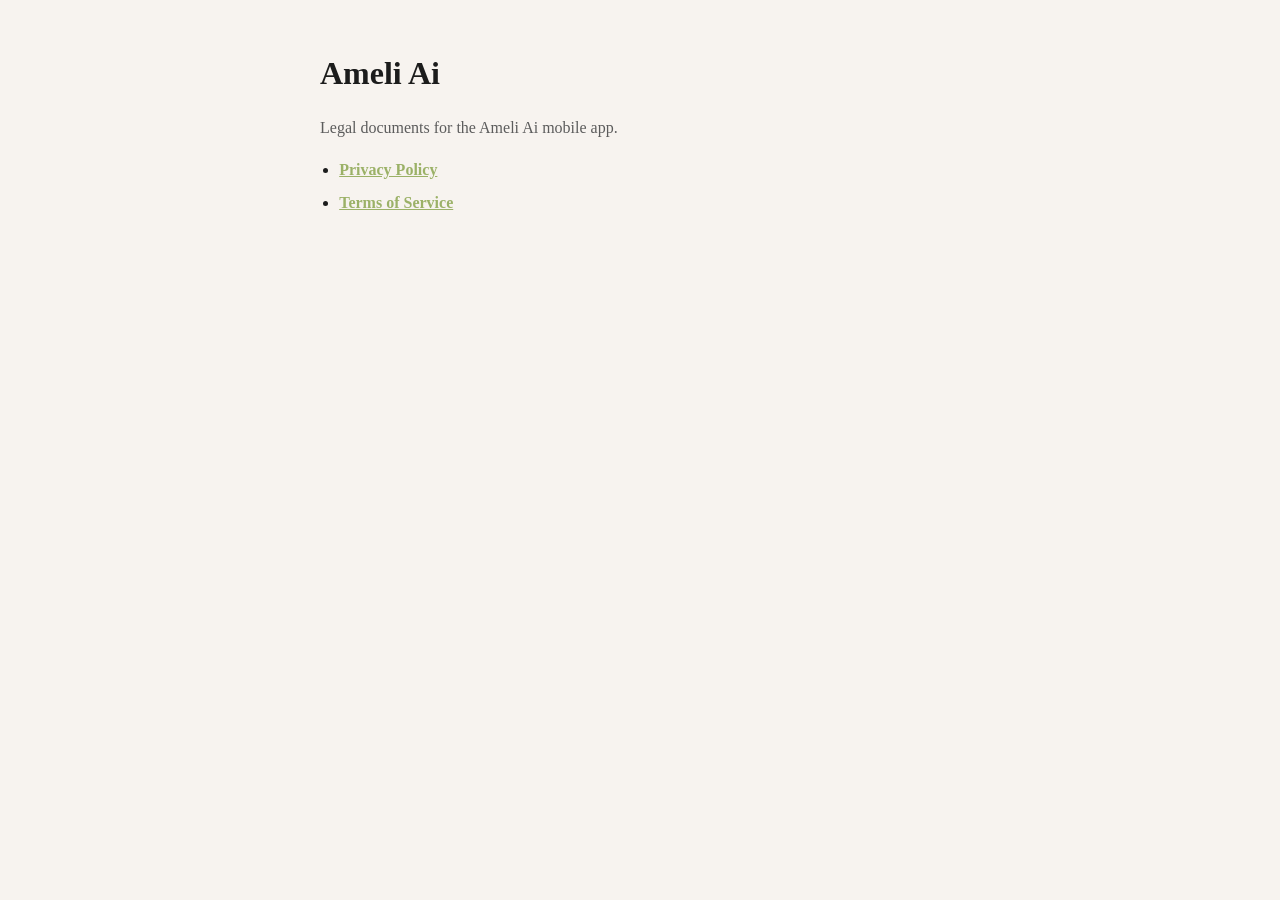
==== index.html @ ba3ab570 "Add Ameli Ai Privacy Policy and Terms for App Store URLs" ====
<!DOCTYPE html>
<html lang="en">
<head>
  <meta charset="utf-8" />
  <meta name="viewport" content="width=device-width, initial-scale=1" />
  <title>Ameli Ai — Legal</title>
  <style>
    :root { --bg: #F7F3EF; --ink: #1c1c1c; --muted: #5c5c5c; --accent: #9BB167; }
    body { margin: 0; font-family: Georgia, "Times New Roman", serif; background: var(--bg); color: var(--ink); line-height: 1.6; }
    main { max-width: 640px; margin: 0 auto; padding: 3rem 1.25rem 4rem; }
    h1 { font-size: 2rem; margin: 0 0 0.5rem; }
    p { color: var(--muted); }
    a { color: var(--accent); font-weight: 600; }
    ul { padding-left: 1.2rem; }
    li { margin: 0.5rem 0; }
  </style>
</head>
<body>
  <main>
    <h1>Ameli Ai</h1>
    <p>Legal documents for the Ameli Ai mobile app.</p>
    <ul>
      <li><a href="./privacy-policy.html">Privacy Policy</a></li>
      <li><a href="./terms-of-service.html">Terms of Service</a></li>
    </ul>
  </main>
</body>
</html>
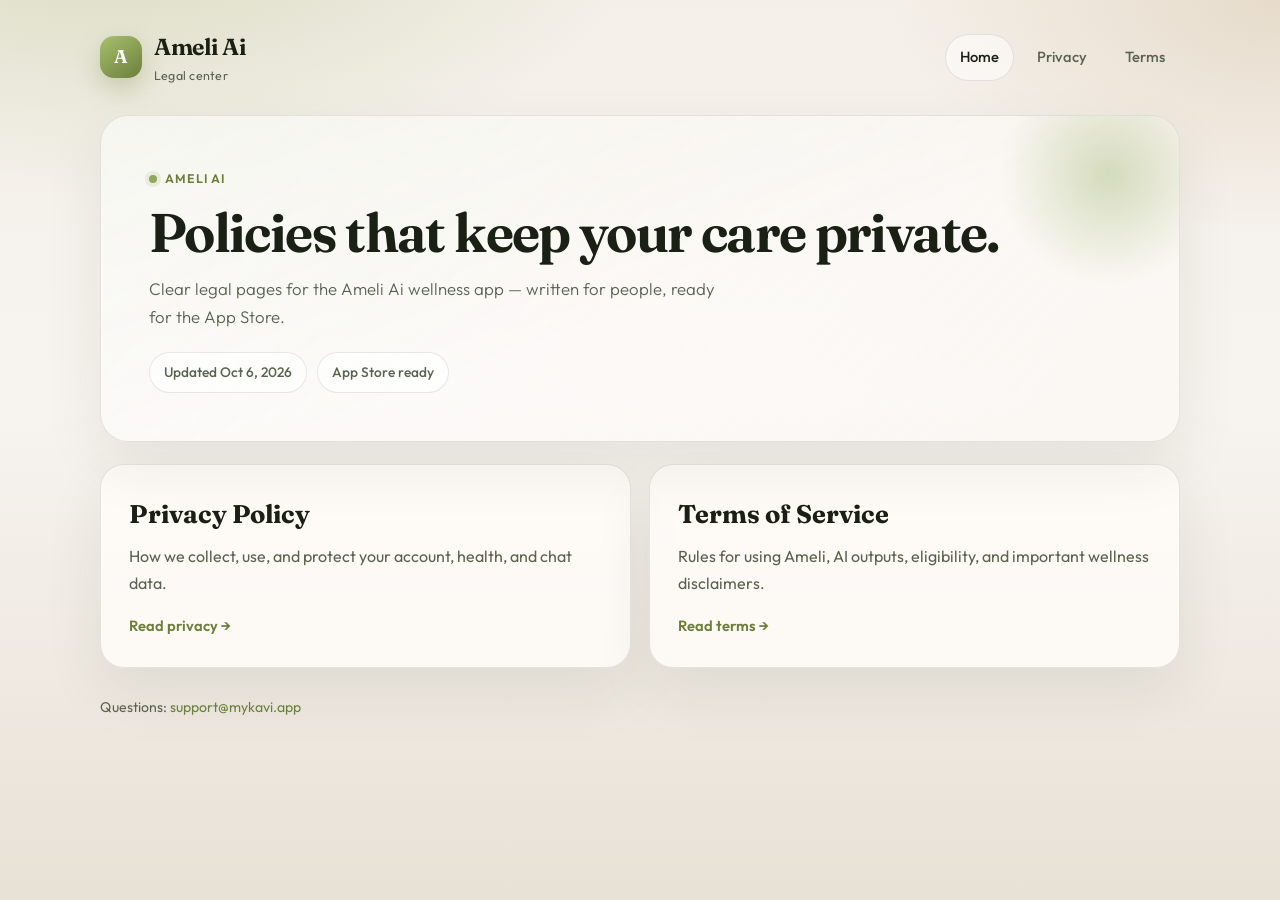
==== commit 88da0b73: "Redesign legal pages with Ameli brand UI and sticky TOC" ====
--- a/index.html
+++ b/index.html
@@ -4,25 +4,49 @@
   <meta charset="utf-8" />
   <meta name="viewport" content="width=device-width, initial-scale=1" />
   <title>Ameli Ai — Legal</title>
-  <style>
-    :root { --bg: #F7F3EF; --ink: #1c1c1c; --muted: #5c5c5c; --accent: #9BB167; }
-    body { margin: 0; font-family: Georgia, "Times New Roman", serif; background: var(--bg); color: var(--ink); line-height: 1.6; }
-    main { max-width: 640px; margin: 0 auto; padding: 3rem 1.25rem 4rem; }
-    h1 { font-size: 2rem; margin: 0 0 0.5rem; }
-    p { color: var(--muted); }
-    a { color: var(--accent); font-weight: 600; }
-    ul { padding-left: 1.2rem; }
-    li { margin: 0.5rem 0; }
-  </style>
+  <link rel="stylesheet" href="./styles.css" />
 </head>
 <body>
-  <main>
-    <h1>Ameli Ai</h1>
-    <p>Legal documents for the Ameli Ai mobile app.</p>
-    <ul>
-      <li><a href="./privacy-policy.html">Privacy Policy</a></li>
-      <li><a href="./terms-of-service.html">Terms of Service</a></li>
-    </ul>
-  </main>
+  <div class="shell">
+    <header class="topbar">
+      <a class="brand" href="./index.html">
+        <span class="brand-mark">A</span>
+        <span>
+          <span class="brand-name">Ameli Ai</span>
+          <span class="brand-sub">Legal center</span>
+        </span>
+      </a>
+      <nav class="top-links">
+        <a class="active" href="./index.html">Home</a>
+        <a href="./privacy-policy.html">Privacy</a>
+        <a href="./terms-of-service.html">Terms</a>
+      </nav>
+    </header>
+
+    <section class="hero">
+      <div class="eyebrow">Ameli Ai</div>
+      <h1>Policies that keep your care private.</h1>
+      <p>Clear legal pages for the Ameli Ai wellness app — written for people, ready for the App Store.</p>
+      <div class="meta-row">
+        <span class="chip">Updated Oct 6, 2026</span>
+        <span class="chip">App Store ready</span>
+      </div>
+    </section>
+
+    <div class="home-grid">
+      <a class="card-link" href="./privacy-policy.html">
+        <h2>Privacy Policy</h2>
+        <p>How we collect, use, and protect your account, health, and chat data.</p>
+        <span class="go">Read privacy →</span>
+      </a>
+      <a class="card-link" href="./terms-of-service.html">
+        <h2>Terms of Service</h2>
+        <p>Rules for using Ameli, AI outputs, eligibility, and important wellness disclaimers.</p>
+        <span class="go">Read terms →</span>
+      </a>
+    </div>
+
+    <p class="footer">Questions: <a href="mailto:support@mykavi.app">support@mykavi.app</a></p>
+  </div>
 </body>
 </html>
--- a/styles.css
+++ b/styles.css
@@ -0,0 +1,357 @@
+@import url('https://fonts.googleapis.com/css2?family=Fraunces:opsz,wght@9..144,500;9..144,650&family=Outfit:wght@300;400;500;600&display=swap');
+
+:root {
+  --bg: #F4EFE8;
+  --bg-deep: #E8E1D6;
+  --surface: rgba(255, 252, 248, 0.78);
+  --ink: #1A2114;
+  --muted: #5A6350;
+  --line: rgba(26, 33, 20, 0.1);
+  --sage: #8FA85A;
+  --sage-deep: #6B7F3A;
+  --sage-soft: rgba(143, 168, 90, 0.14);
+  --shadow: 0 24px 60px rgba(40, 48, 28, 0.08);
+  --radius: 22px;
+  --sidebar: 240px;
+}
+
+* { box-sizing: border-box; }
+html { scroll-behavior: smooth; }
+body {
+  margin: 0;
+  min-height: 100vh;
+  font-family: "Outfit", system-ui, sans-serif;
+  color: var(--ink);
+  background:
+    radial-gradient(900px 480px at 8% -10%, rgba(143, 168, 90, 0.28), transparent 60%),
+    radial-gradient(700px 420px at 100% 0%, rgba(214, 196, 168, 0.45), transparent 55%),
+    linear-gradient(180deg, var(--bg) 0%, #F7F3EF 45%, var(--bg-deep) 100%);
+  line-height: 1.65;
+}
+
+a { color: var(--sage-deep); text-decoration: none; }
+a:hover { text-decoration: underline; }
+
+.shell {
+  max-width: 1120px;
+  margin: 0 auto;
+  padding: 28px 20px 80px;
+}
+
+.topbar {
+  display: flex;
+  align-items: center;
+  justify-content: space-between;
+  gap: 16px;
+  margin-bottom: 28px;
+}
+
+.brand {
+  display: inline-flex;
+  align-items: center;
+  gap: 12px;
+  color: inherit;
+  text-decoration: none;
+}
+
+.brand-mark {
+  width: 42px;
+  height: 42px;
+  border-radius: 14px;
+  display: grid;
+  place-items: center;
+  background: linear-gradient(145deg, #A8C06E, #6B7F3A);
+  color: #fff;
+  font-family: "Fraunces", Georgia, serif;
+  font-weight: 650;
+  font-size: 1.15rem;
+  box-shadow: 0 10px 24px rgba(107, 127, 58, 0.28);
+}
+
+.brand-name {
+  font-family: "Fraunces", Georgia, serif;
+  font-size: 1.45rem;
+  font-weight: 650;
+  letter-spacing: -0.02em;
+}
+
+.brand-sub {
+  display: block;
+  font-family: "Outfit", sans-serif;
+  font-size: 0.78rem;
+  font-weight: 400;
+  color: var(--muted);
+  letter-spacing: 0.02em;
+}
+
+.top-links {
+  display: flex;
+  gap: 8px;
+  flex-wrap: wrap;
+}
+
+.top-links a {
+  text-decoration: none;
+  color: var(--muted);
+  font-size: 0.92rem;
+  font-weight: 500;
+  padding: 10px 14px;
+  border-radius: 999px;
+  border: 1px solid transparent;
+  transition: 0.2s ease;
+}
+
+.top-links a:hover,
+.top-links a.active {
+  color: var(--ink);
+  background: rgba(255, 255, 255, 0.55);
+  border-color: var(--line);
+  text-decoration: none;
+}
+
+.layout {
+  display: grid;
+  grid-template-columns: var(--sidebar) minmax(0, 1fr);
+  gap: 28px;
+  align-items: start;
+}
+
+.toc {
+  position: sticky;
+  top: 24px;
+  padding: 18px;
+  border-radius: var(--radius);
+  background: var(--surface);
+  border: 1px solid var(--line);
+  backdrop-filter: blur(14px);
+  box-shadow: var(--shadow);
+}
+
+.toc h2 {
+  margin: 0 0 12px;
+  font-size: 0.72rem;
+  letter-spacing: 0.12em;
+  text-transform: uppercase;
+  color: var(--muted);
+  font-weight: 600;
+  font-family: "Outfit", sans-serif;
+}
+
+.toc ol {
+  list-style: none;
+  margin: 0;
+  padding: 0;
+  display: grid;
+  gap: 4px;
+}
+
+.toc a {
+  display: block;
+  text-decoration: none;
+  color: var(--muted);
+  font-size: 0.9rem;
+  font-weight: 500;
+  padding: 8px 10px;
+  border-radius: 10px;
+  transition: 0.18s ease;
+}
+
+.toc a:hover {
+  color: var(--ink);
+  background: var(--sage-soft);
+  text-decoration: none;
+}
+
+.hero {
+  position: relative;
+  overflow: hidden;
+  border-radius: 28px;
+  padding: clamp(28px, 5vw, 48px);
+  margin-bottom: 22px;
+  background:
+    linear-gradient(135deg, rgba(255, 255, 255, 0.72), rgba(255, 252, 248, 0.5)),
+    linear-gradient(160deg, rgba(143, 168, 90, 0.18), transparent 55%);
+  border: 1px solid var(--line);
+  box-shadow: var(--shadow);
+}
+
+.hero::after {
+  content: "";
+  position: absolute;
+  width: 220px;
+  height: 220px;
+  right: -40px;
+  top: -50px;
+  border-radius: 50%;
+  background: radial-gradient(circle, rgba(143, 168, 90, 0.35), transparent 70%);
+  pointer-events: none;
+}
+
+.eyebrow {
+  display: inline-flex;
+  align-items: center;
+  gap: 8px;
+  font-size: 0.78rem;
+  font-weight: 600;
+  letter-spacing: 0.08em;
+  text-transform: uppercase;
+  color: var(--sage-deep);
+  margin-bottom: 14px;
+}
+
+.eyebrow::before {
+  content: "";
+  width: 8px;
+  height: 8px;
+  border-radius: 50%;
+  background: var(--sage);
+  box-shadow: 0 0 0 4px var(--sage-soft);
+}
+
+.hero h1 {
+  position: relative;
+  z-index: 1;
+  margin: 0 0 12px;
+  font-family: "Fraunces", Georgia, serif;
+  font-size: clamp(2.2rem, 5vw, 3.4rem);
+  font-weight: 650;
+  letter-spacing: -0.03em;
+  line-height: 1.1;
+}
+
+.hero p {
+  position: relative;
+  z-index: 1;
+  margin: 0;
+  max-width: 52ch;
+  color: var(--muted);
+  font-size: 1.05rem;
+  font-weight: 300;
+}
+
+.meta-row {
+  position: relative;
+  z-index: 1;
+  display: flex;
+  flex-wrap: wrap;
+  gap: 10px;
+  margin-top: 22px;
+}
+
+.chip {
+  display: inline-flex;
+  align-items: center;
+  gap: 8px;
+  padding: 8px 14px;
+  border-radius: 999px;
+  background: rgba(255, 255, 255, 0.7);
+  border: 1px solid var(--line);
+  color: var(--muted);
+  font-size: 0.86rem;
+  font-weight: 500;
+}
+
+.content {
+  border-radius: 28px;
+  padding: clamp(22px, 4vw, 40px);
+  background: rgba(255, 252, 248, 0.82);
+  border: 1px solid var(--line);
+  backdrop-filter: blur(10px);
+  box-shadow: var(--shadow);
+}
+
+.content section {
+  padding: 8px 0 28px;
+  border-bottom: 1px solid var(--line);
+  scroll-margin-top: 28px;
+}
+
+.content section:last-child {
+  border-bottom: 0;
+  padding-bottom: 0;
+}
+
+.content h2 {
+  margin: 0 0 12px;
+  font-family: "Fraunces", Georgia, serif;
+  font-size: 1.45rem;
+  font-weight: 650;
+  letter-spacing: -0.02em;
+}
+
+.content p,
+.content li {
+  color: var(--muted);
+  font-size: 1rem;
+}
+
+.content p { margin: 0 0 12px; }
+.content ul {
+  margin: 0 0 8px;
+  padding-left: 1.15rem;
+}
+.content li { margin: 0.45rem 0; }
+.content strong { color: var(--ink); font-weight: 600; }
+
+.home-grid {
+  display: grid;
+  grid-template-columns: repeat(2, minmax(0, 1fr));
+  gap: 18px;
+  margin-top: 8px;
+}
+
+.card-link {
+  display: block;
+  text-decoration: none;
+  color: inherit;
+  padding: 28px;
+  border-radius: 24px;
+  background: rgba(255, 252, 248, 0.85);
+  border: 1px solid var(--line);
+  box-shadow: var(--shadow);
+  transition: transform 0.2s ease, border-color 0.2s ease;
+}
+
+.card-link:hover {
+  transform: translateY(-3px);
+  border-color: rgba(143, 168, 90, 0.45);
+  text-decoration: none;
+}
+
+.card-link h2 {
+  margin: 0 0 8px;
+  font-family: "Fraunces", Georgia, serif;
+  font-size: 1.6rem;
+}
+
+.card-link p {
+  margin: 0;
+  color: var(--muted);
+}
+
+.card-link .go {
+  display: inline-block;
+  margin-top: 18px;
+  color: var(--sage-deep);
+  font-weight: 600;
+  font-size: 0.92rem;
+}
+
+.footer {
+  margin-top: 28px;
+  color: var(--muted);
+  font-size: 0.88rem;
+}
+
+@media (max-width: 860px) {
+  .layout { grid-template-columns: 1fr; }
+  .toc { position: relative; top: 0; }
+  .toc ol {
+    display: flex;
+    gap: 6px;
+    overflow-x: auto;
+    padding-bottom: 4px;
+  }
+  .toc a { white-space: nowrap; }
+  .home-grid { grid-template-columns: 1fr; }
+}
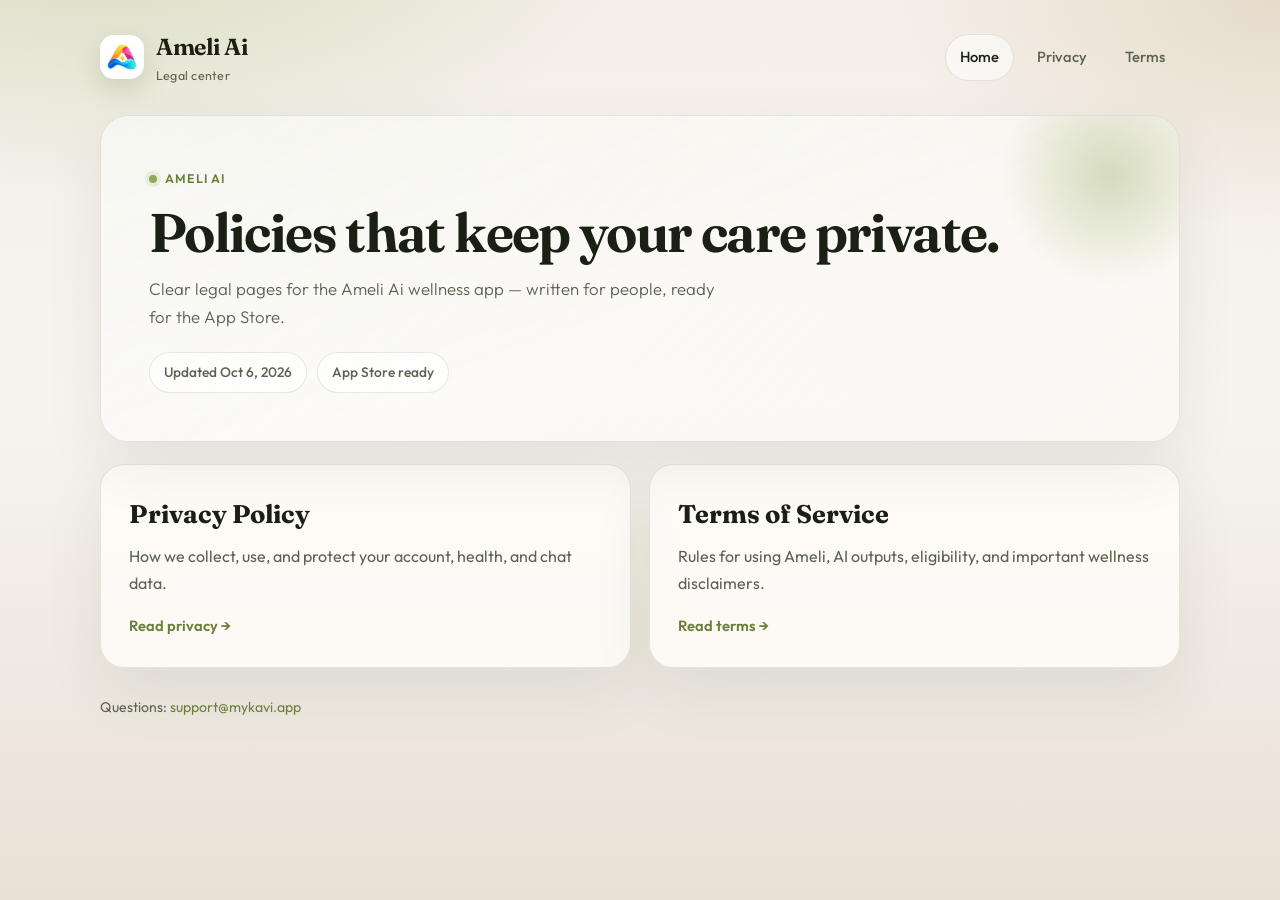
==== commit a421e2ee: "Use Ameli app logo in legal page header" ====
--- a/index.html
+++ b/index.html
@@ -4,13 +4,14 @@
   <meta charset="utf-8" />
   <meta name="viewport" content="width=device-width, initial-scale=1" />
   <title>Ameli Ai — Legal</title>
+  <link rel="icon" href="./ameli-logo.png" type="image/png" />
   <link rel="stylesheet" href="./styles.css" />
 </head>
 <body>
   <div class="shell">
     <header class="topbar">
       <a class="brand" href="./index.html">
-        <span class="brand-mark">A</span>
+        <img class="brand-mark" src="./ameli-logo.png" alt="Ameli Ai" width="44" height="44" />
         <span>
           <span class="brand-name">Ameli Ai</span>
           <span class="brand-sub">Legal center</span>
--- a/styles.css
+++ b/styles.css
@@ -55,17 +55,13 @@
 }
 
 .brand-mark {
-  width: 42px;
-  height: 42px;
+  width: 44px;
+  height: 44px;
   border-radius: 14px;
-  display: grid;
-  place-items: center;
-  background: linear-gradient(145deg, #A8C06E, #6B7F3A);
-  color: #fff;
-  font-family: "Fraunces", Georgia, serif;
-  font-weight: 650;
-  font-size: 1.15rem;
-  box-shadow: 0 10px 24px rgba(107, 127, 58, 0.28);
+  object-fit: cover;
+  display: block;
+  background: #fff;
+  box-shadow: 0 10px 24px rgba(107, 127, 58, 0.22);
 }
 
 .brand-name {
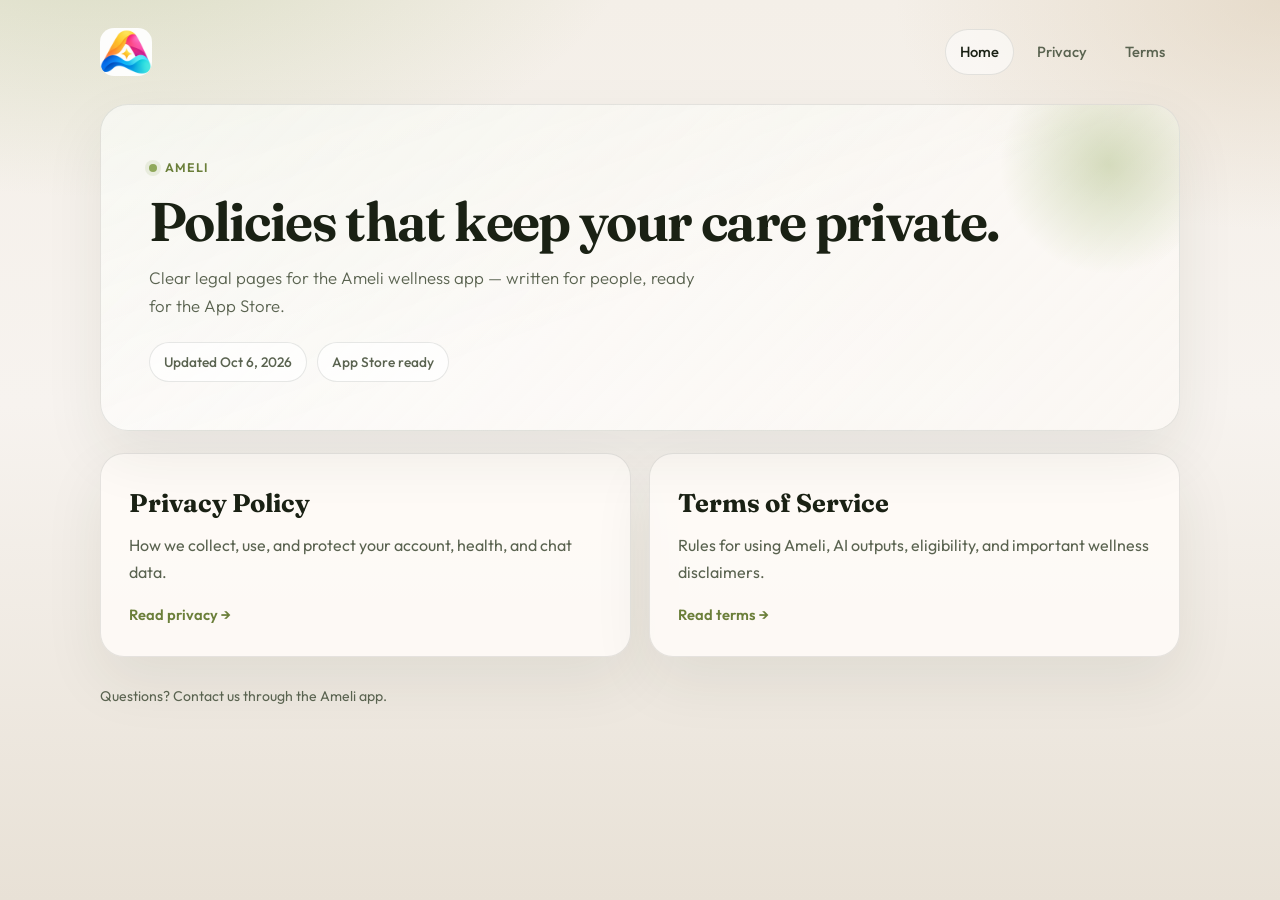
==== commit e8ad6a41: "Brand legal pages as Ameli with app logo only" ====
--- a/index.html
+++ b/index.html
@@ -3,19 +3,15 @@
 <head>
   <meta charset="utf-8" />
   <meta name="viewport" content="width=device-width, initial-scale=1" />
-  <title>Ameli Ai — Legal</title>
+  <title>Ameli — Legal</title>
   <link rel="icon" href="./ameli-logo.png" type="image/png" />
   <link rel="stylesheet" href="./styles.css" />
 </head>
 <body>
   <div class="shell">
     <header class="topbar">
-      <a class="brand" href="./index.html">
-        <img class="brand-mark" src="./ameli-logo.png" alt="Ameli Ai" width="44" height="44" />
-        <span>
-          <span class="brand-name">Ameli Ai</span>
-          <span class="brand-sub">Legal center</span>
-        </span>
+      <a class="brand" href="./index.html" aria-label="Ameli">
+        <img class="brand-mark" src="./ameli-logo.png" alt="Ameli" width="52" height="48" />
       </a>
       <nav class="top-links">
         <a class="active" href="./index.html">Home</a>
@@ -25,9 +21,9 @@
     </header>
 
     <section class="hero">
-      <div class="eyebrow">Ameli Ai</div>
+      <div class="eyebrow">Ameli</div>
       <h1>Policies that keep your care private.</h1>
-      <p>Clear legal pages for the Ameli Ai wellness app — written for people, ready for the App Store.</p>
+      <p>Clear legal pages for the Ameli wellness app — written for people, ready for the App Store.</p>
       <div class="meta-row">
         <span class="chip">Updated Oct 6, 2026</span>
         <span class="chip">App Store ready</span>
@@ -47,7 +43,7 @@
       </a>
     </div>
 
-    <p class="footer">Questions: <a href="mailto:support@mykavi.app">support@mykavi.app</a></p>
+    <p class="footer">Questions? Contact us through the Ameli app.</p>
   </div>
 </body>
 </html>
--- a/styles.css
+++ b/styles.css
@@ -49,35 +49,17 @@
 .brand {
   display: inline-flex;
   align-items: center;
-  gap: 12px;
   color: inherit;
   text-decoration: none;
 }
 
 .brand-mark {
-  width: 44px;
-  height: 44px;
+  width: 52px;
+  height: 48px;
   border-radius: 14px;
-  object-fit: cover;
+  object-fit: contain;
   display: block;
-  background: #fff;
-  box-shadow: 0 10px 24px rgba(107, 127, 58, 0.22);
-}
-
-.brand-name {
-  font-family: "Fraunces", Georgia, serif;
-  font-size: 1.45rem;
-  font-weight: 650;
-  letter-spacing: -0.02em;
-}
-
-.brand-sub {
-  display: block;
-  font-family: "Outfit", sans-serif;
-  font-size: 0.78rem;
-  font-weight: 400;
-  color: var(--muted);
-  letter-spacing: 0.02em;
+  background: transparent;
 }
 
 .top-links {
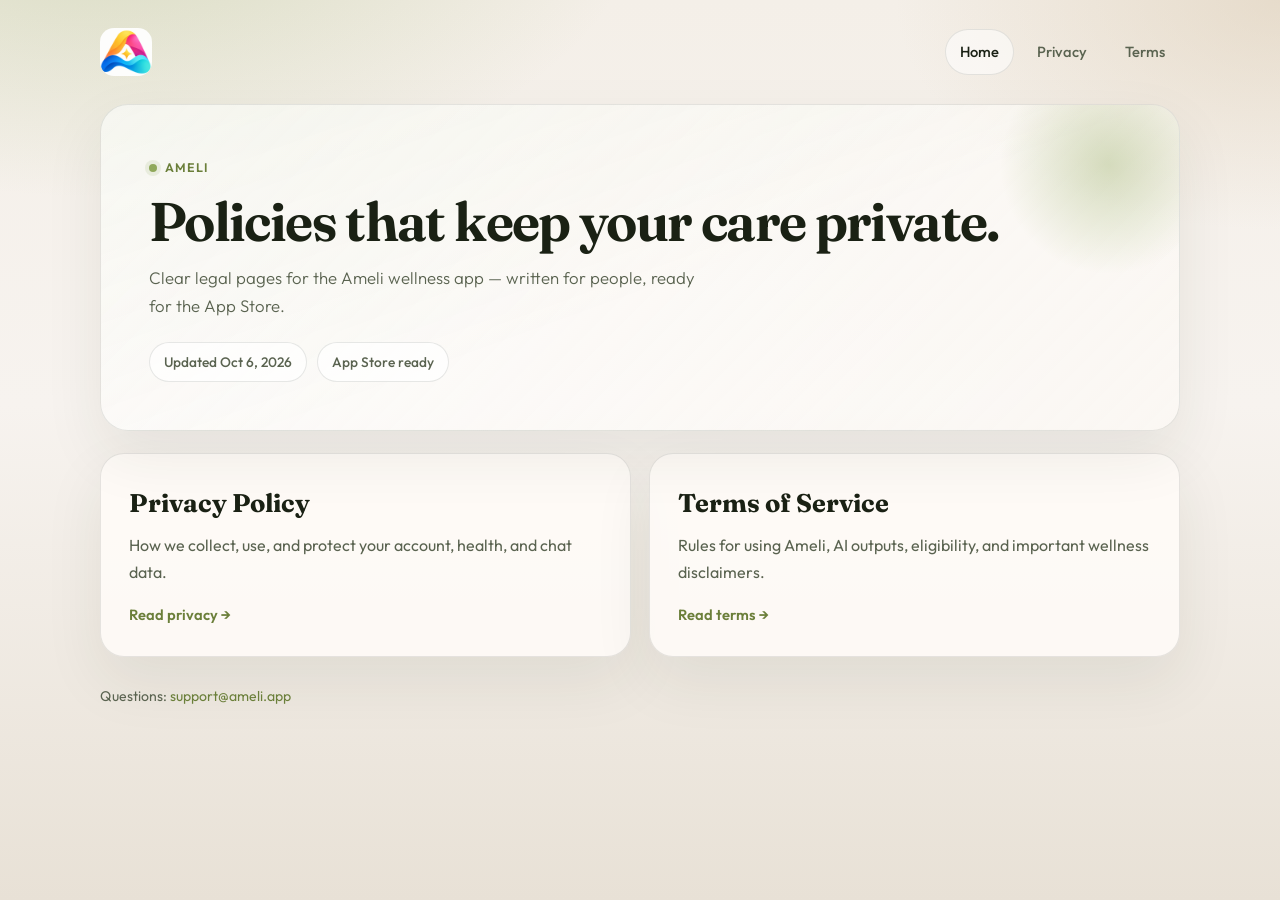
==== commit 028ad8a1: "Use Ameli contact emails instead of Kavi" ====
--- a/index.html
+++ b/index.html
@@ -43,7 +43,7 @@
       </a>
     </div>
 
-    <p class="footer">Questions? Contact us through the Ameli app.</p>
+    <p class="footer">Questions: <a href="mailto:support@ameli.app">support@ameli.app</a></p>
   </div>
 </body>
 </html>
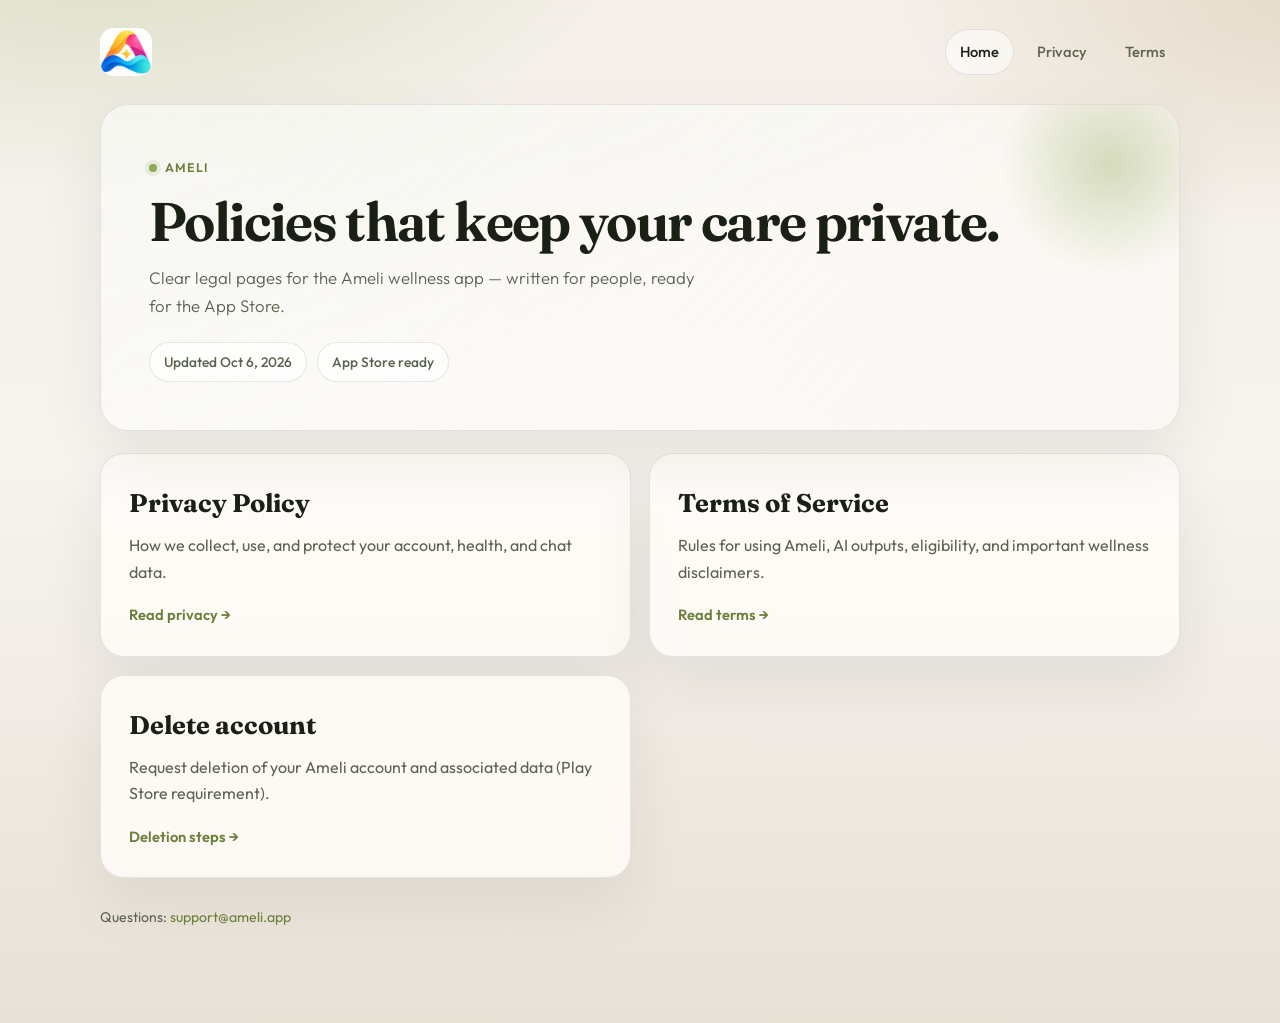
==== commit b0e074e6: "Add Ameli account deletion page for Google Play" ====
--- a/index.html
+++ b/index.html
@@ -41,6 +41,11 @@
         <p>Rules for using Ameli, AI outputs, eligibility, and important wellness disclaimers.</p>
         <span class="go">Read terms →</span>
       </a>
+      <a class="card-link" href="./delete-account.html">
+        <h2>Delete account</h2>
+        <p>Request deletion of your Ameli account and associated data (Play Store requirement).</p>
+        <span class="go">Deletion steps →</span>
+      </a>
     </div>
 
     <p class="footer">Questions: <a href="mailto:support@ameli.app">support@ameli.app</a></p>
